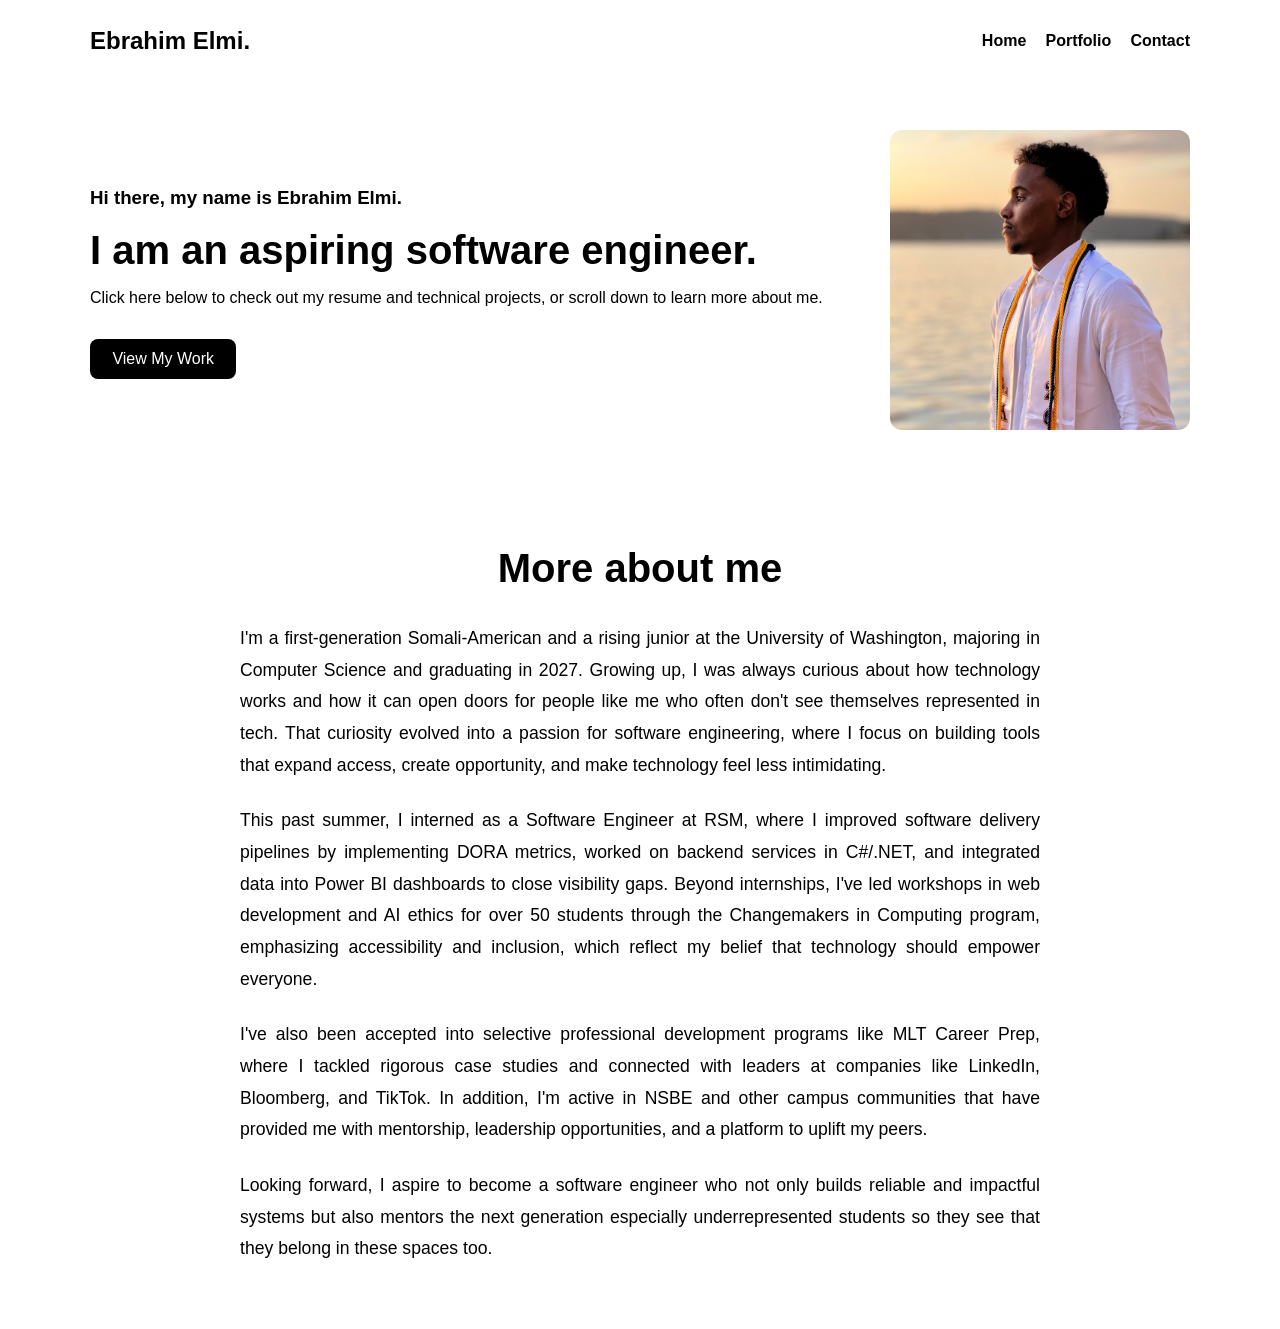
==== index.html @ 5401b8e8 "Initial portfolio website commit" ====
<!DOCTYPE html>
<html lang="en">
<head>
  <meta charset="UTF-8" />
  <meta name="viewport" content="width=device-width, initial-scale=1" />
  <title>Ebrahim Elmi — Portfolio</title>
  <link rel="stylesheet" href="styles.css?v=2" />
</head>
<body>
  <header>
    <nav class="nav container">
      <a href="index.html" class="logo">Ebrahim Elmi<span>.</span></a>
      <ul class="nav-links">
        <li><a href="index.html">Home</a></li>
        <li><a href="portfolio.html">Portfolio</a></li>
        <li><a href="contact.html">Contact</a></li>
      </ul>
    </nav>
  </header>

  <section class="hero container">
    <div class="hero-text">
      <h3>Hi there, my name is Ebrahim Elmi.</h3>
      <h1>I am <span class="accent">an aspiring software engineer.</span></h1>
      <p>Click here below to check out my resume and technical projects, or scroll down to learn more about me.</p>
      <a href="portfolio.html" class="btn">View My Work</a>
    </div>
    <div class="hero-img">
      <img src="images/profile.png" alt="Photo of Ebrahim Elmi" />
    </div>
  </section>

  <section class="about container">
    <h2>More about me</h2>
    <div class="about-content">
      <p>I'm a first-generation Somali-American and a rising junior at the University of Washington, majoring in Computer Science and graduating in 2027. Growing up, I was always curious about how technology works and how it can open doors for people like me who often don't see themselves represented in tech. That curiosity evolved into a passion for software engineering, where I focus on building tools that expand access, create opportunity, and make technology feel less intimidating.</p>
      
      <p>This past summer, I interned as a Software Engineer at RSM, where I improved software delivery pipelines by implementing DORA metrics, worked on backend services in C#/.NET, and integrated data into Power BI dashboards to close visibility gaps. Beyond internships, I've led workshops in web development and AI ethics for over 50 students through the Changemakers in Computing program, emphasizing accessibility and inclusion, which reflect my belief that technology should empower everyone.</p>
      
      <p>I've also been accepted into selective professional development programs like MLT Career Prep, where I tackled rigorous case studies and connected with leaders at companies like LinkedIn, Bloomberg, and TikTok. In addition, I'm active in NSBE and other campus communities that have provided me with mentorship, leadership opportunities, and a platform to uplift my peers.</p>
      
      <p>Looking forward, I aspire to become a software engineer who not only builds reliable and impactful systems but also mentors the next generation especially underrepresented students so they see that they belong in these spaces too.</p>
    </div>
  </section>
</body>
</html>
---- styles.css ----
body { 
  font-family: Arial, sans-serif; 
  margin: 0; 
  padding: 0; 
  background: #ffffff !important; 
  color: #000000 !important; 
}

.container { 
  width: 90%; 
  max-width: 1100px; 
  margin: auto; 
}

.nav { 
  display: flex; 
  justify-content: space-between; 
  align-items: center; 
  padding: 1rem 0; 
}

.logo { 
  font-weight: bold; 
  font-size: 1.5rem; 
  color: #000000 !important; 
  text-decoration: none; 
}

.nav-links { 
  list-style: none; 
  display: flex; 
  gap: 1.2rem; 
}

.nav-links a { 
  text-decoration: none; 
  color: #000000 !important; 
  font-weight: 600; 
}

.hero { 
  display: flex; 
  justify-content: space-between; 
  align-items: center; 
  padding: 3rem 0; 
}

.hero-text h1 { 
  font-size: 2.5rem; 
  margin: 0.2rem 0; 
  color: #000000 !important; 
}

.hero-text h3 {
  color: #000000 !important;
}

.hero-text p {
  color: #000000 !important;
}

.accent { 
  color: #000000 !important; 
}

.btn { 
  background: #000000 !important; 
  color: #ffffff !important; 
  padding: 0.7rem 1.4rem; 
  border-radius: 8px; 
  text-decoration: none; 
  display: inline-block; 
  margin: 1rem 0; 
  border: none; 
  cursor: pointer; 
  font-size: 1rem; 
}

.btn:hover {
  background: #333333 !important;
}

.hero-img img { 
  max-width: 300px; 
  border-radius: 12px; 
}

.grid { 
  display: grid; 
  grid-template-columns: repeat(auto-fit, minmax(250px, 1fr)); 
  gap: 1rem; 
  margin-bottom: 3rem; 
}

/* Resume section styling */
.resume-container {
  margin: 2rem 0;
}

.resume-actions {
  text-align: center;
  margin-top: 1rem;
}

/* GitHub section styling */
.github-container {
  margin: 2rem 0;
}

.github-preview {
  border: 2px solid #000000;
  border-radius: 12px;
  padding: 2rem;
  background: #ffffff;
  margin-bottom: 1rem;
}

.github-header {
  display: flex;
  align-items: center;
  gap: 1rem;
  margin-bottom: 1.5rem;
}

.github-icon {
  font-size: 2rem;
}

.github-username {
  font-size: 1.5rem;
  font-weight: bold;
  color: #000000 !important;
}

.github-content p {
  font-size: 1.1rem;
  line-height: 1.6;
  margin-bottom: 1.5rem;
  color: #000000 !important;
}

.github-stats {
  display: flex;
  gap: 2rem;
  justify-content: center;
}

.stat {
  background: #f8f8f8;
  padding: 0.5rem 1rem;
  border-radius: 6px;
  font-size: 0.9rem;
  color: #666666 !important;
  border: 1px solid #ddd;
}

.github-actions {
  text-align: center;
  margin-top: 1rem;
}

/* About section styling */
.about {
  margin: 4rem auto;
  max-width: 800px;
}

.about h2 {
  font-size: 2.5rem;
  margin-bottom: 2rem;
  color: #000000 !important;
  text-align: center;
}

.about-content {
  line-height: 1.8;
}

.about-content p {
  margin-bottom: 1.5rem;
  color: #000000 !important;
  font-size: 1.1rem;
  text-align: justify;
}

.about-content p:last-child {
  margin-bottom: 0;
}

/* Contact page styling */
.contact-content {
  max-width: 500px;
  margin: 2rem auto;
  text-align: center;
}

.contact-content h2 {
  font-size: 2.5rem;
  margin-bottom: 1rem;
  color: #000000 !important;
}

.contact-intro {
  font-size: 1rem;
  line-height: 1.5;
  margin-bottom: 2rem;
  color: #000000 !important;
}

.contact-links {
  display: flex;
  flex-direction: column;
  gap: 1.5rem;
  align-items: center;
}

.contact-link {
  display: flex;
  align-items: center;
  gap: 1rem;
  padding: 0.8rem 1.5rem;
  border: 2px solid #000000;
  border-radius: 8px;
  text-decoration: none;
  color: #000000 !important;
  font-size: 1.1rem;
  font-weight: 600;
  transition: all 0.3s ease;
  background: #ffffff;
  min-width: 280px;
  justify-content: center;
}

.contact-link:hover {
  background: #000000;
  color: #ffffff !important;
  transform: translateY(-2px);
  box-shadow: 0 4px 12px rgba(0,0,0,0.2);
}

.contact-emoji {
  font-size: 1.8rem;
}

.contact-image {
  width: 30px;
  height: 30px;
  object-fit: contain;
}

.contact-text {
  font-size: 1.3rem;
  font-weight: 600;
}

/* Responsive design */
@media (max-width: 768px) {
  .contact-content h2 {
    font-size: 2rem;
  }
  
  .contact-intro {
    font-size: 0.9rem;
  }
  
  .contact-link {
    min-width: 250px;
    padding: 0.6rem 1.2rem;
  }
  
  .contact-emoji {
    font-size: 1.5rem;
  }
  
  .contact-image {
    width: 25px;
    height: 25px;
  }
  
  .contact-text {
    font-size: 1.1rem;
  }
}

/* Additional rules to ensure black and white theme */
h1, h2, h3, h4, h5, h6 {
  color: #000000 !important;
}

p, span, div {
  color: #000000 !important;
}

a {
  color: #000000 !important;
}

a:hover {
  color: #333333 !important;
}

/* Override any potential green colors */
* {
  color: #000000 !important;
}

.logo span {
  color: #000000 !important;
}
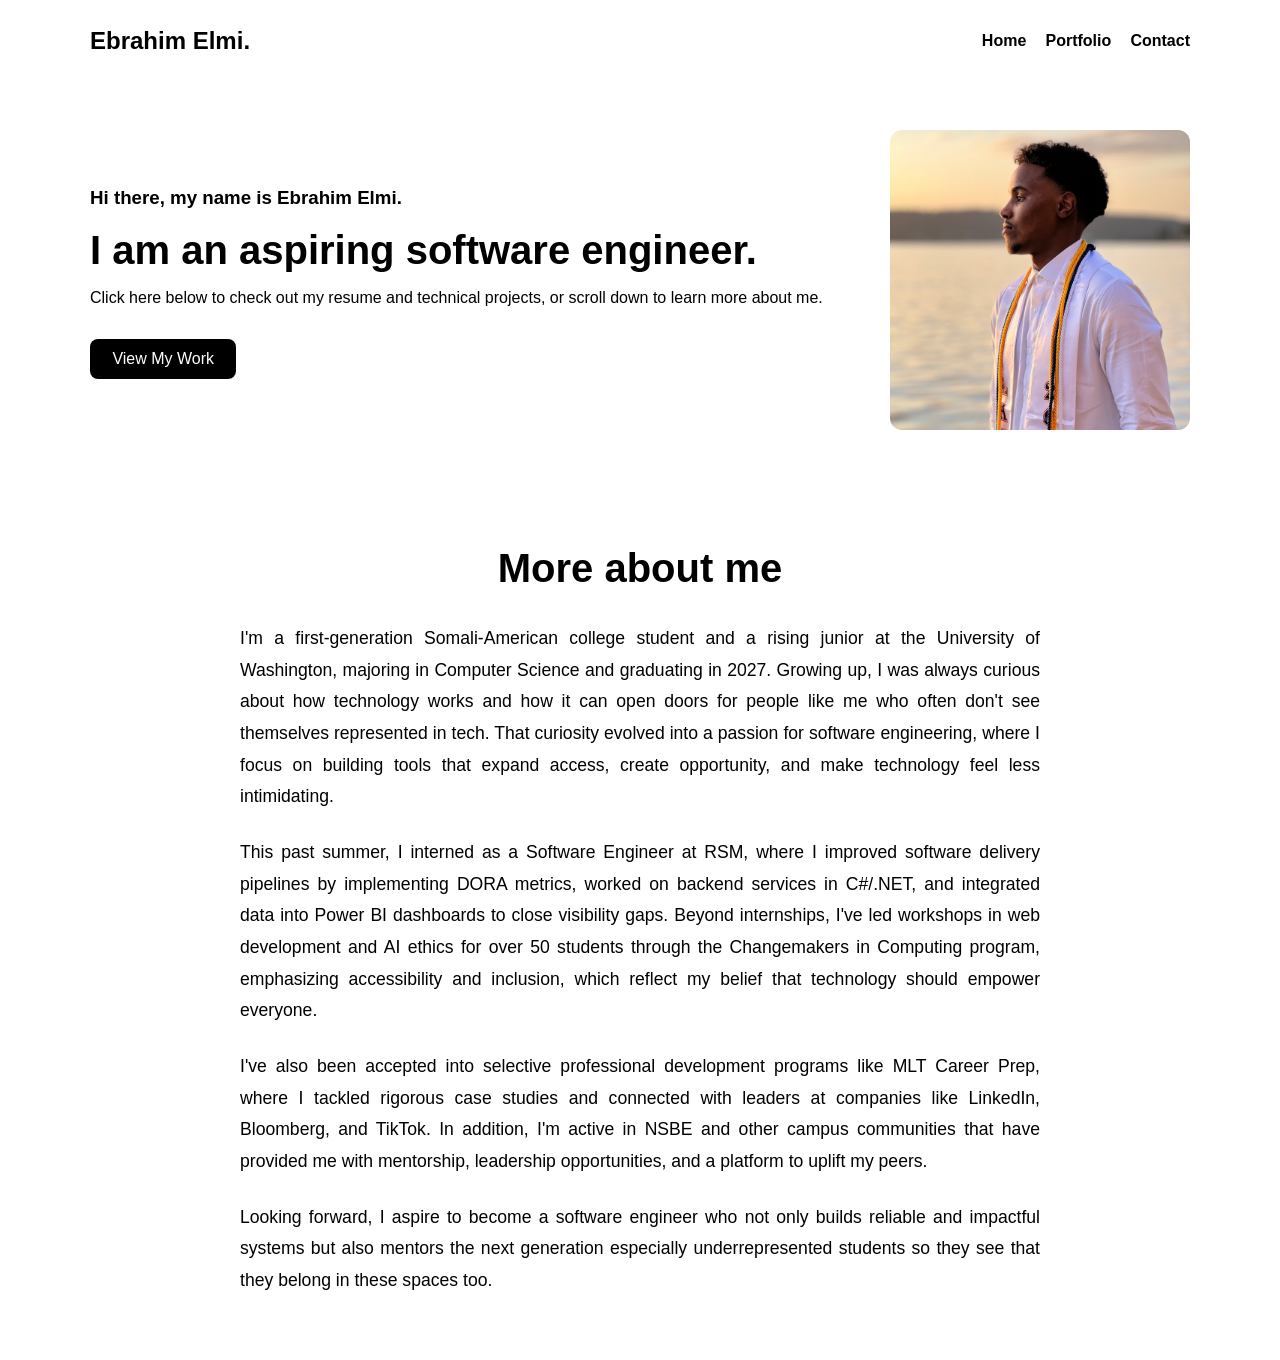
==== commit eadb96e7: "Fix grammar in 'More about me' section" ====
--- a/index.html
+++ b/index.html
@@ -33,7 +33,7 @@
   <section class="about container">
     <h2>More about me</h2>
     <div class="about-content">
-      <p>I'm a first-generation Somali-American and a rising junior at the University of Washington, majoring in Computer Science and graduating in 2027. Growing up, I was always curious about how technology works and how it can open doors for people like me who often don't see themselves represented in tech. That curiosity evolved into a passion for software engineering, where I focus on building tools that expand access, create opportunity, and make technology feel less intimidating.</p>
+      <p>I'm a first-generation Somali-American college student and a rising junior at the University of Washington, majoring in Computer Science and graduating in 2027. Growing up, I was always curious about how technology works and how it can open doors for people like me who often don't see themselves represented in tech. That curiosity evolved into a passion for software engineering, where I focus on building tools that expand access, create opportunity, and make technology feel less intimidating.</p>
       
       <p>This past summer, I interned as a Software Engineer at RSM, where I improved software delivery pipelines by implementing DORA metrics, worked on backend services in C#/.NET, and integrated data into Power BI dashboards to close visibility gaps. Beyond internships, I've led workshops in web development and AI ethics for over 50 students through the Changemakers in Computing program, emphasizing accessibility and inclusion, which reflect my belief that technology should empower everyone.</p>
       
